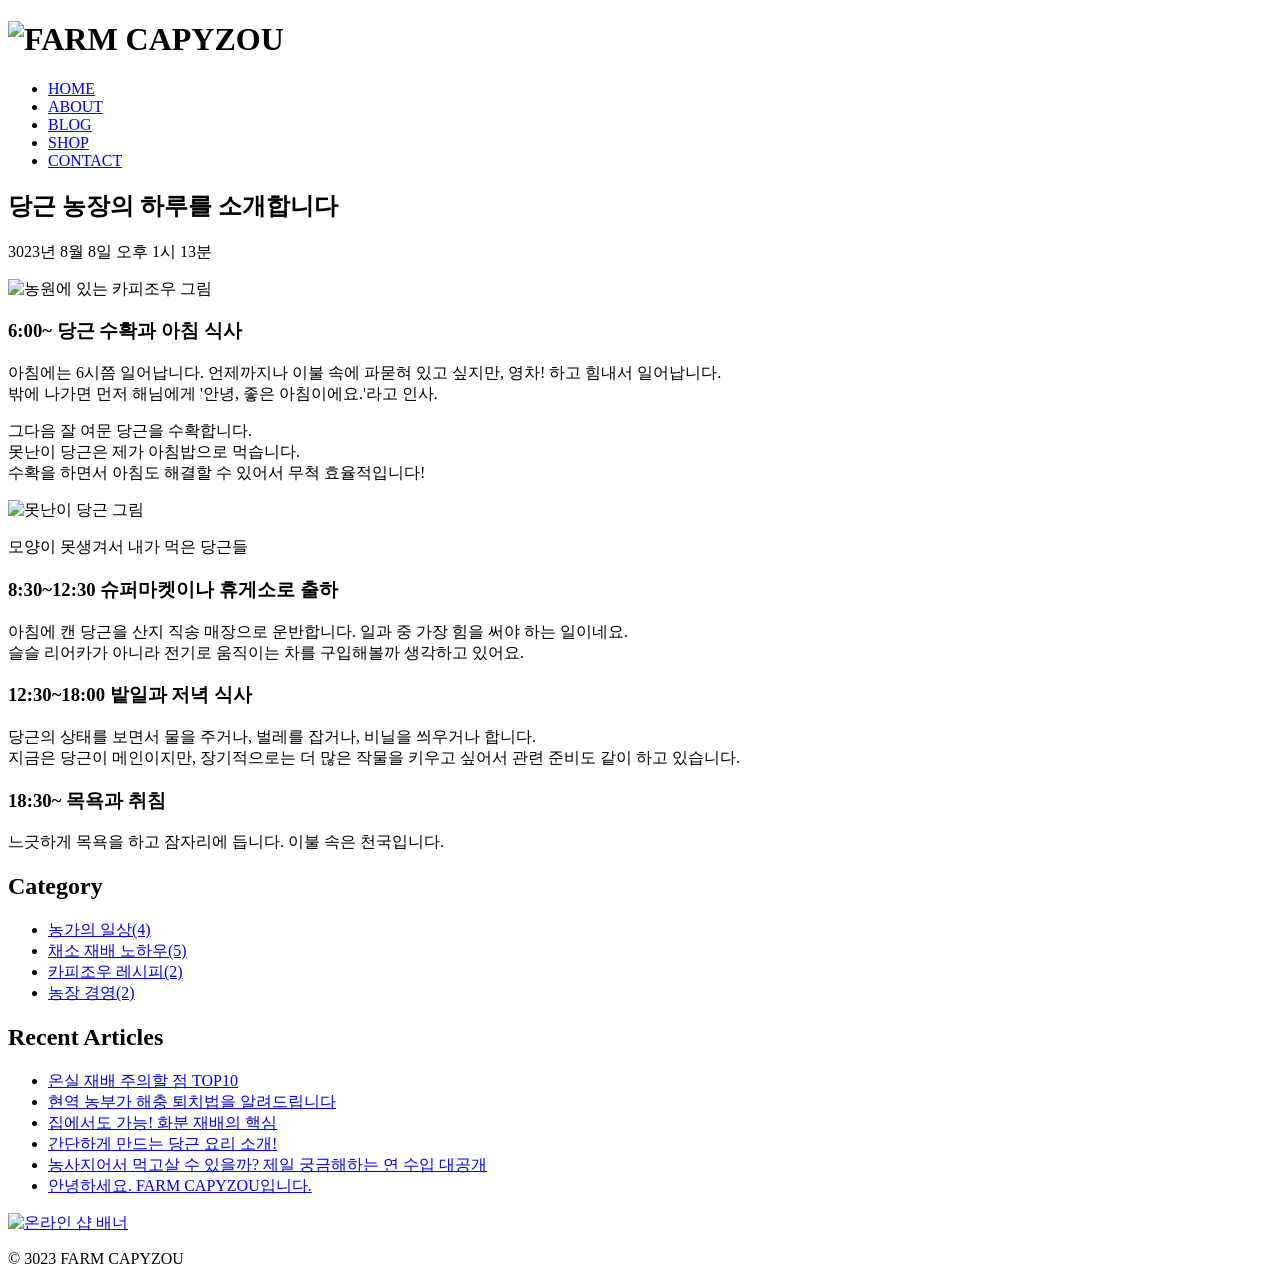
==== index.html @ 143fff1b "." ====
<!DOCTYPE html>
<html lang="ko">
  <head>
    <meta charset="UTF-8">
    <title>FARM CAPYZOU</title>
  </head>
  <body>
    <h1><img src="images/logo.png" alt="FARM CAPYZOU"></h1>
    <ul>
      <li><a href="#">HOME</a></li>
      <li><a href="#">ABOUT</a></li>
      <li><a href="#">BLOG</a></li>
      <li><a href="#">SHOP</a></li>
      <li><a href="#">CONTACT</a></li>
    </ul>
    <h2>당근 농장의 하루를 소개합니다</h2>
    <p>3023년 8월 8일 오후 1시 13분</p>
    <p>
      <img src="images/eyecatch.png" alt="농원에 있는 카피조우 그림">
    </p>
    <h3>6:00~ 당근 수확과 아침 식사</h3>
    <p>아침에는 6시쯤 일어납니다. 언제까지나 이불 속에 파묻혀 있고 싶지만, 영차! 하고 힘내서 일어납니다.<br>밖에 나가면 먼저 해님에게 '안녕, 좋은 아침이에요.'라고 인사.</p>
    <p>
      그다음 잘 여문 당근을 수확합니다.<br>
      못난이 당근은 제가 아침밥으로 먹습니다.<br>
      수확을 하면서 아침도 해결할 수 있어서 무척 효율적입니다!<br>
    </p>
    <p>
      <img src="images/carrots.png" alt="못난이 당근 그림">
    </p>
    <p>모양이 못생겨서 내가 먹은 당근들</p>
    <h3>8:30~12:30 슈퍼마켓이나 휴게소로 출하</h3>
    <p>아침에 캔 당근을 산지 직송 매장으로 운반합니다. 일과 중 가장 힘을 써야 하는 일이네요.<br>슬슬 리어카가 아니라 전기로 움직이는 차를 구입해볼까 생각하고 있어요.</p>
    <h3>12:30~18:00 밭일과 저녁 식사</h3>
    <p>당근의 상태를 보면서 물을 주거나, 벌레를 잡거나, 비닐을 씌우거나 합니다.<br>지금은 당근이 메인이지만, 장기적으로는 더 많은 작물을 키우고 싶어서 관련 준비도 같이 하고 있습니다.</p>
    <h3>18:30~ 목욕과 취침</h3>
    <p>느긋하게 목욕을 하고 잠자리에 듭니다. 이불 속은 천국입니다.</p>
    <h2>Category</h2>
    <ul>
      <li><a href="#">농가의 일상(4)</a></li>
      <li><a href="#">채소 재배 노하우(5)</a></li>
      <li><a href="#">카피조우 레시피(2)</a></li>
      <li><a href="#">농장 경영(2)</a></li>
    </ul>
    <h2>Recent Articles</h2>
    <ul>
      <li><a href="#">온실 재배 주의할 점 TOP10</a></li>
      <li><a href="#">현역 농부가 해충 퇴치법을 알려드립니다</a></li>
      <li><a href="#">집에서도 가능! 화분 재배의 핵심</a></li>
      <li><a href="#">간단하게 만드는 당근 요리 소개!</a></li>
      <li><a href="#">농사지어서 먹고살 수 있을까? 제일 궁금해하는 연 수입 대공개</a></li>
      <li><a href="#">안녕하세요. FARM CAPYZOU입니다.</a></li>
    </ul>
    <p>
      <a href="#"><img src="images/side_banner.png" alt="온라인 샵 배너"></a>
    </p>
    <p>© 3023 FARM CAPYZOU</p>
  </body>
</html>
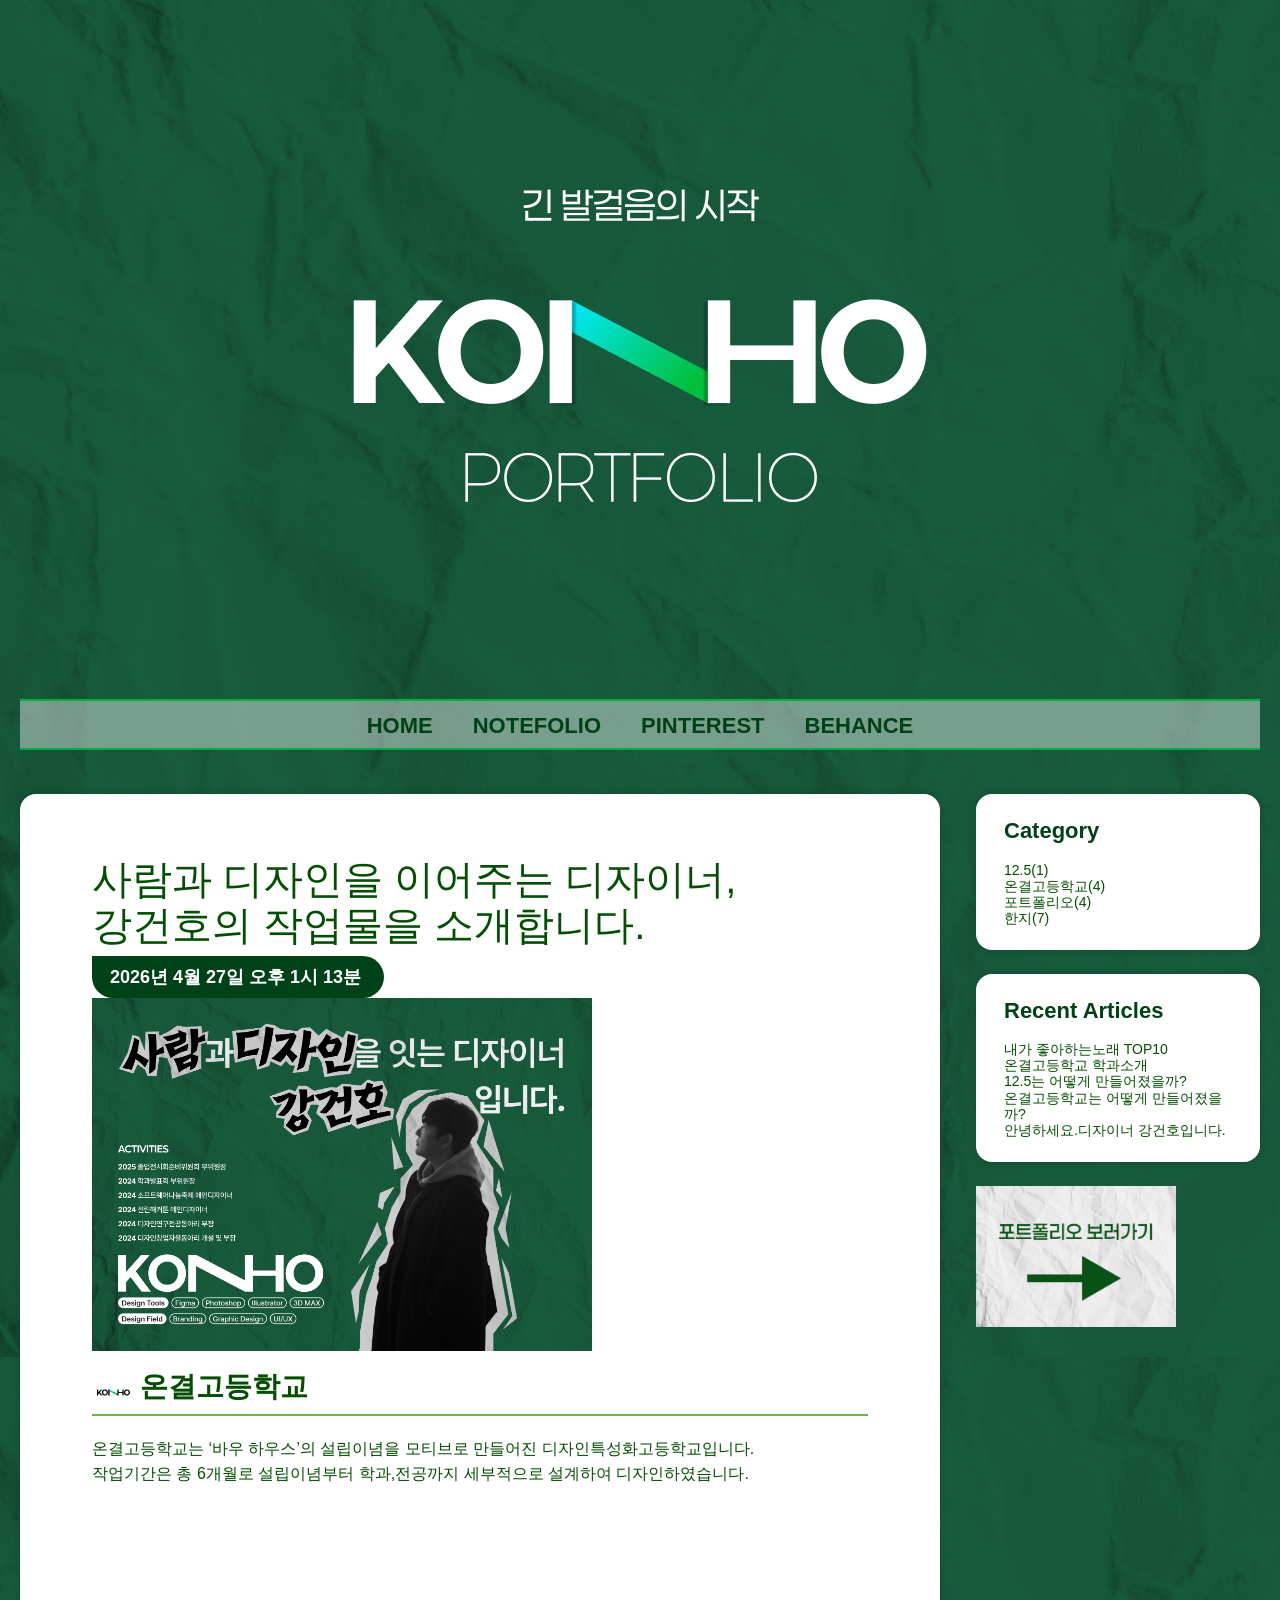
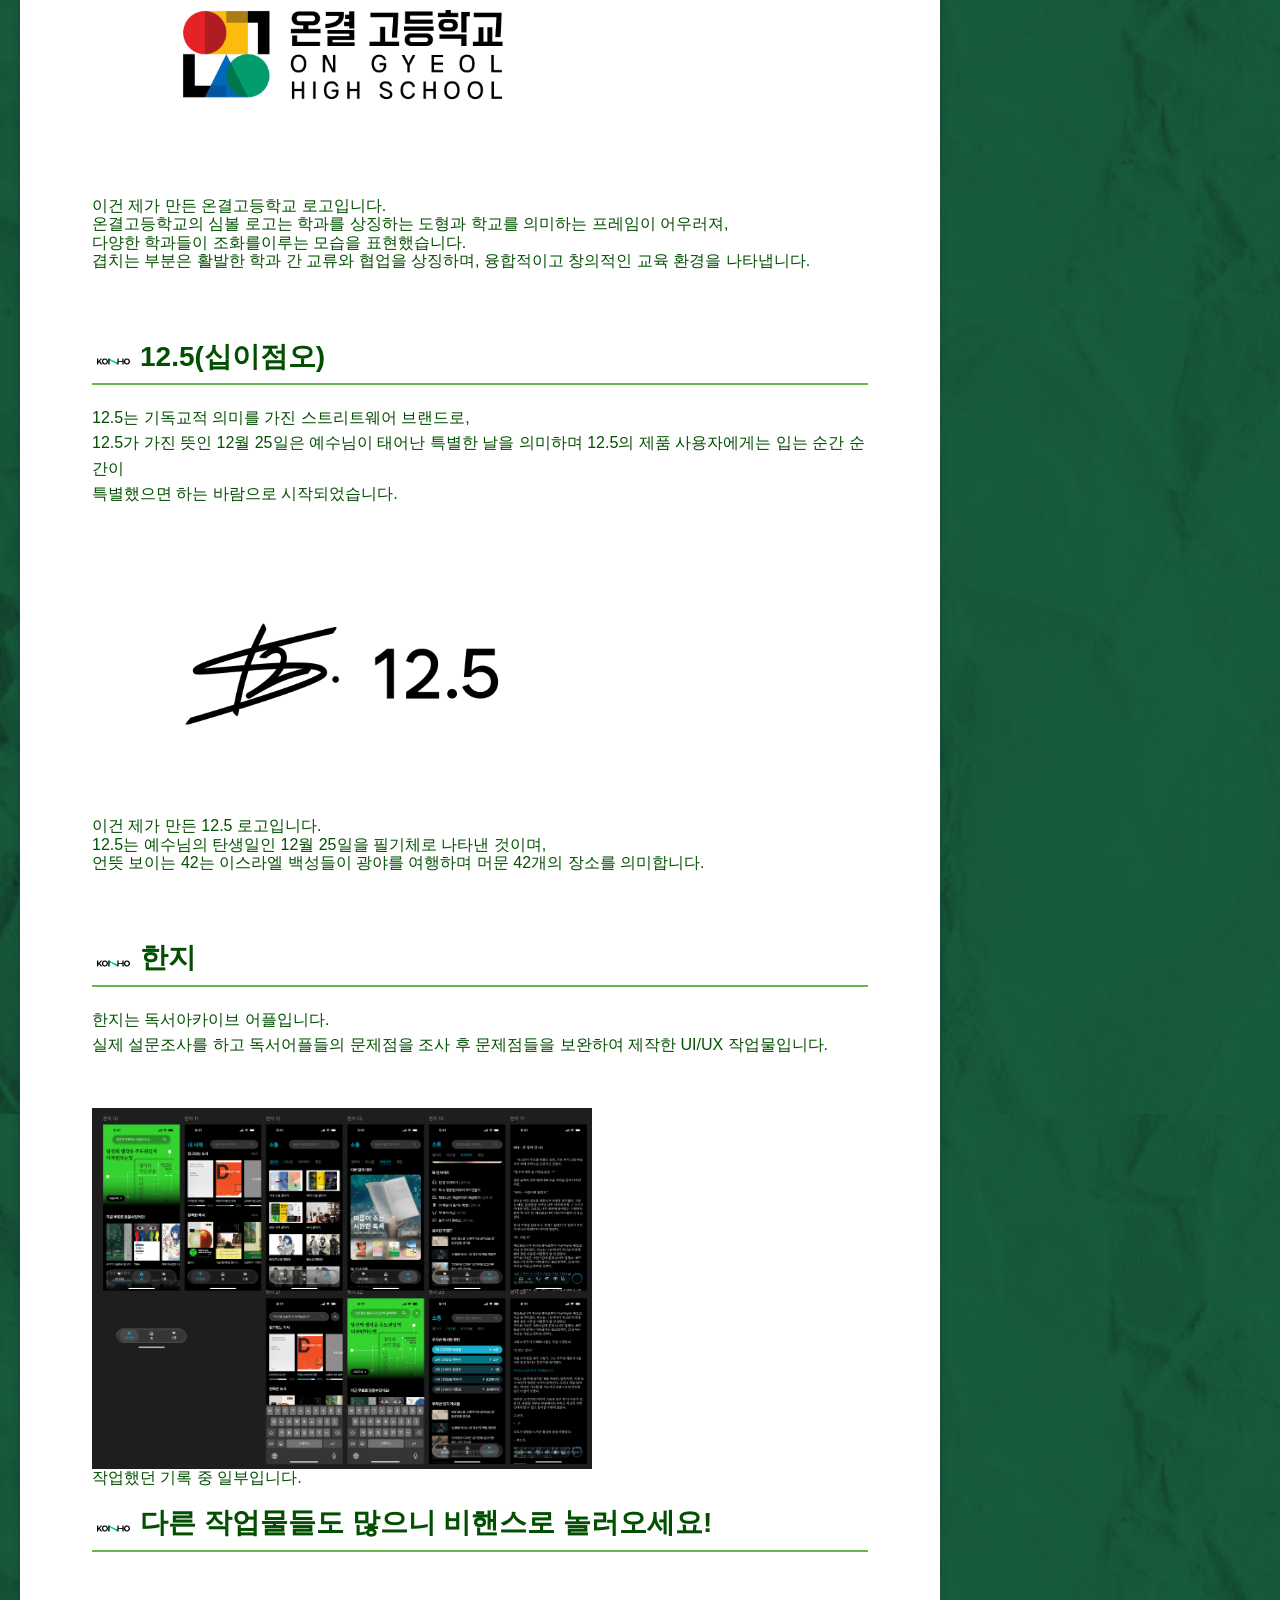
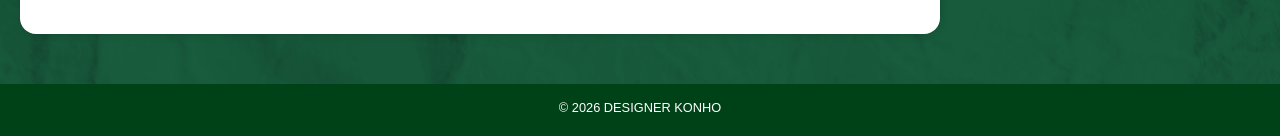
==== commit 291f8db7: "," ====
--- a/index.html
+++ b/index.html
@@ -2,58 +2,98 @@
 <html lang="ko">
   <head>
     <meta charset="UTF-8">
+    <link rel="stylesheet" href="css/reset.css">
+    <link rel="stylesheet" href="css/style.css">
     <title>FARM CAPYZOU</title>
   </head>
   <body>
-    <h1><img src="images/logo.png" alt="FARM CAPYZOU"></h1>
-    <ul>
-      <li><a href="#">HOME</a></li>
-      <li><a href="#">ABOUT</a></li>
-      <li><a href="#">BLOG</a></li>
-      <li><a href="#">SHOP</a></li>
-      <li><a href="#">CONTACT</a></li>
-    </ul>
-    <h2>당근 농장의 하루를 소개합니다</h2>
-    <p>3023년 8월 8일 오후 1시 13분</p>
-    <p>
-      <img src="images/eyecatch.png" alt="농원에 있는 카피조우 그림">
-    </p>
-    <h3>6:00~ 당근 수확과 아침 식사</h3>
-    <p>아침에는 6시쯤 일어납니다. 언제까지나 이불 속에 파묻혀 있고 싶지만, 영차! 하고 힘내서 일어납니다.<br>밖에 나가면 먼저 해님에게 '안녕, 좋은 아침이에요.'라고 인사.</p>
-    <p>
-      그다음 잘 여문 당근을 수확합니다.<br>
-      못난이 당근은 제가 아침밥으로 먹습니다.<br>
-      수확을 하면서 아침도 해결할 수 있어서 무척 효율적입니다!<br>
-    </p>
-    <p>
-      <img src="images/carrots.png" alt="못난이 당근 그림">
-    </p>
-    <p>모양이 못생겨서 내가 먹은 당근들</p>
-    <h3>8:30~12:30 슈퍼마켓이나 휴게소로 출하</h3>
-    <p>아침에 캔 당근을 산지 직송 매장으로 운반합니다. 일과 중 가장 힘을 써야 하는 일이네요.<br>슬슬 리어카가 아니라 전기로 움직이는 차를 구입해볼까 생각하고 있어요.</p>
-    <h3>12:30~18:00 밭일과 저녁 식사</h3>
-    <p>당근의 상태를 보면서 물을 주거나, 벌레를 잡거나, 비닐을 씌우거나 합니다.<br>지금은 당근이 메인이지만, 장기적으로는 더 많은 작물을 키우고 싶어서 관련 준비도 같이 하고 있습니다.</p>
-    <h3>18:30~ 목욕과 취침</h3>
-    <p>느긋하게 목욕을 하고 잠자리에 듭니다. 이불 속은 천국입니다.</p>
-    <h2>Category</h2>
-    <ul>
-      <li><a href="#">농가의 일상(4)</a></li>
-      <li><a href="#">채소 재배 노하우(5)</a></li>
-      <li><a href="#">카피조우 레시피(2)</a></li>
-      <li><a href="#">농장 경영(2)</a></li>
-    </ul>
-    <h2>Recent Articles</h2>
-    <ul>
-      <li><a href="#">온실 재배 주의할 점 TOP10</a></li>
-      <li><a href="#">현역 농부가 해충 퇴치법을 알려드립니다</a></li>
-      <li><a href="#">집에서도 가능! 화분 재배의 핵심</a></li>
-      <li><a href="#">간단하게 만드는 당근 요리 소개!</a></li>
-      <li><a href="#">농사지어서 먹고살 수 있을까? 제일 궁금해하는 연 수입 대공개</a></li>
-      <li><a href="#">안녕하세요. FARM CAPYZOU입니다.</a></li>
-    </ul>
-    <p>
-      <a href="#"><img src="images/side_banner.png" alt="온라인 샵 배너"></a>
-    </p>
-    <p>© 3023 FARM CAPYZOU</p>
+    <header>
+      <h1><img src="images/E1.png" alt="konho" ></h1>
+      <nav>
+        <ul>
+          <li><a href="#">HOME</a></li>
+          <li><a href="https://notefolio.net/12.5">NOTEFOLIO</a></li>
+          <li><a href="https://kr.pinterest.com/">PINTEREST</a></li>
+          <li><a href="https://www.behance.net/2e19a3ff">BEHANCE</a></li>
+        </ul>
+      </nav>
+    </header>
+    <div class="mainContainer">
+    <main>
+      <article>
+        <h2>사람과 디자인을 이어주는 디자이너,<br> 강건호의 작업물을 소개합니다.</h2>
+        <p>
+          <time datetime="3023-08-08T13:13">
+            2026년 4월 27일 오후 1시 13분
+          </time>
+        </p>
+        <p>
+          <img src="images/E3.png" alt="인포그래픽" width="500">
+        </p>
+        <section>
+          <h3>온결고등학교</h3>
+          <p>온결고등학교는 ‘바우 하우스’의 설립이념을 모티브로 만들어진 디자인특성화고등학교입니다.<br>작업기간은 총 6개월로 설립이념부터 학과,전공까지 세부적으로 설계하여 디자인하였습니다.
+          </p>
+          <figure>
+            <img src="images/Frame 55.png" alt="온결고등학교" width="500">
+            <figcaption>이건 제가 만든 온결고등학교 로고입니다.<br>
+            온결고등학교의 심볼 로고는 학과를 상징하는 도형과 학교를 의미하는 프레임이 어우러져,<br>다양한 학과들이 조화를이루는 모습을 표현했습니다.<br>
+            겹치는 부분은 활발한 학과 간 교류와 협업을 상징하며, 융합적이고 창의적인 교육 환경을 나타냅니다.</figcaption>
+          </figure>
+        </section>
+        <section>
+          <h3>12.5(십이점오)</h3>
+          <p>12.5는 기독교적 의미를 가진 스트리트웨어 브랜드로,<br>
+            12.5가 가진 뜻인 12월 25일은 예수님이 태어난 특별한 날을 의미하며 12.5의 제품 사용자에게는 입는 순간 순간이<br> 특별했으면 하는 바람으로 시작되었습니다.</p>
+          <figure>
+            <img src="images/Frame 57.png" alt="12.5" width="500">
+            <figcaption>이건 제가 만든 12.5 로고입니다.<br>
+            12.5는 예수님의 탄생일인 12월 25일을 필기체로 나타낸 것이며,<br>
+            언뜻 보이는 42는 이스라엘 백성들이 광야를 여행하며 머문 42개의 장소를 의미합니다.</figcaption>
+          </figure>
+        </section>
+        
+        <section>
+          <h3>한지</h3>
+          <p>한지는 독서아카이브 어플입니다.<br>실제 설문조사를 하고 독서어플들의 문제점을 조사 후 문제점들을 보완하여 제작한 UI/UX 작업물입니다.</p>
+        </section>
+          <figure>
+            <img src="images/hanji.png" alt="한지" width="500">
+            <figcaption>작업했던 기록 중 일부입니다.
+            </figcaption>
+          </figure>
+        <section>
+          <h3>다른 작업물들도 많으니 비핸스로 놀러오세요!</h3>
+        </section>
+      </article>
+    </main>
+    <aside>
+      <nav>
+        <h2>Category</h2>
+        <ul>
+          <li><a href="https://www.behance.net/gallery/225783273/125-">12.5(1)</a></li>
+          <li><a href="https://www.behance.net/gallery/225969775/Ongyeol-High-School-">온결고등학교(4)</a></li>
+          <li><a href="https://www.behance.net/gallery/237791023/2025-KONHO-PORTFOLIO-">포트폴리오(4)</a></li>
+          <li><a href="https://www.behance.net/gallery/239728431/_">한지(7)</a></li>
+        </ul>
+      </nav>
+      <nav>
+        <h2>Recent Articles</h2>
+        <ul>
+          <li><a href="#">내가 좋아하는노래 TOP10</a></li>
+          <li><a href="#">온결고등학교 학과소개</a></li>
+          <li><a href="#">12.5는 어떻게 만들어졌을까?</a></li>
+          <li><a href="#">온결고등학교는 어떻게 만들어졌을까?</a></li>
+          <li><a href="#">안녕하세요.디자이너 강건호입니다.</a></li>
+        </ul>
+      </nav>
+      <p>
+        <a href="https://www.behance.net/2e19a3ff"><img src="images/E34.png" alt="비핸스 배너" width="200"></a>
+      </p>
+    </aside>
+    </div>
+    <footer>
+      <p><small>© 2026 DESIGNER KONHO</small></p>
+    </footer>
   </body>
 </html>
--- a/css/style.css
+++ b/css/style.css
@@ -0,0 +1,127 @@
+@charset "utf-8";
+
+body {
+  background-image: url(/images/bg.png);
+  font-size: 16px;
+  font-family: 'arial','Apple SD Gothic Neo','NanumGothic',sans-serif;
+  color: #034f01;
+}
+header {
+  width: 1240px;
+  margin: 0 auto 44px;
+}
+h1 {
+  text-align: center;
+  padding: 20px 0px 16px;
+}
+header nav ul {
+  display: flex;
+  justify-content: center;
+  border-top: 2px solid #00b141;
+  border-bottom: 2px solid #00b141;
+  background-color: rgba(255,255,255,0.42);
+  padding: 12px 0px 10px;
+}
+header nav ul li {
+  margin: 0 20px;
+}
+header nav ul li a {
+  font-size: 22px;
+  font-weight: bold;
+  color: #004218;
+}
+header nav ul li a:hover {
+  text-decoration: underline double;
+}
+div {
+  width: 1240px;
+  margin: 0 auto 50px;
+  display: flex;
+  justify-content: space-between;
+}
+main {
+  flex-basis: 920px;
+  background-color: #ffffff;
+  border-radius: 16px;
+  padding: 62px 72px 32px 72px;
+  box-shadow: 0px 0px 8px rgba(0,0,0,0.16);
+}
+aside {
+  flex-basis: 284px;
+}
+aside nav {
+  border-radius: 16px;
+  background-color: #ffffff;
+  box-shadow: 0px 0px 8px rgba(0,0,0,0.16);
+  padding: 24px 28px;
+  margin-bottom: 24px;
+}
+aside nav h2 {
+  margin-bottom: 18px;
+  font-size: 22px;
+  font-weight: bold;
+  color: #004218;
+}
+aside nav ul {
+  font-size: 14px;
+}
+.categoryNav ul li {
+  list-style-type: square;
+  color: #075900;
+  margin: 0 0 16px 20px;
+}
+.categoryNav ul li a {
+  color: #515151;
+}
+.recentNav ul li {
+  border-bottom: 1px solid #b5b5b5;
+  padding-bottom: 10px;
+  margin-bottom: 22px;
+}
+.recentNav ul {
+  height: 240px;
+  overflow: hidden scroll;
+}
+article h2 {
+  font-size: 40px;
+  font-weight: 500;
+  margin-bottom: 8px;
+}
+time {
+  background-color: #004218;
+  border-radius: 0px 22px 22px 22px;
+  font-size: 18px;
+  font-weight: bold;
+  color: #ffffff;
+  padding: 11px 23px 10px 18px;
+  display: inline-block;
+}
+.postdate {
+  margin-bottom: 26px;
+}
+.eyecatch {
+  margin-bottom: 26px;
+}
+article h3 {
+  border-bottom: 2px solid #6ab547;
+  margin-bottom: 20px;
+  font-size: 28px;
+  font-weight: 600;
+  background-image: url(/images/3.png);
+  background-repeat: no-repeat;
+  background-position: left bottom;
+  padding: 20px 10px 10px 48px;
+}
+article section p {
+  line-height: 1.6;
+  margin-bottom: 24px;
+}
+article section {
+  margin-bottom: 50px;
+}
+footer {
+  background-color: #004218;
+  color: #ffffff;
+  text-align: center;
+  padding: 14px 10px 20px;
+}
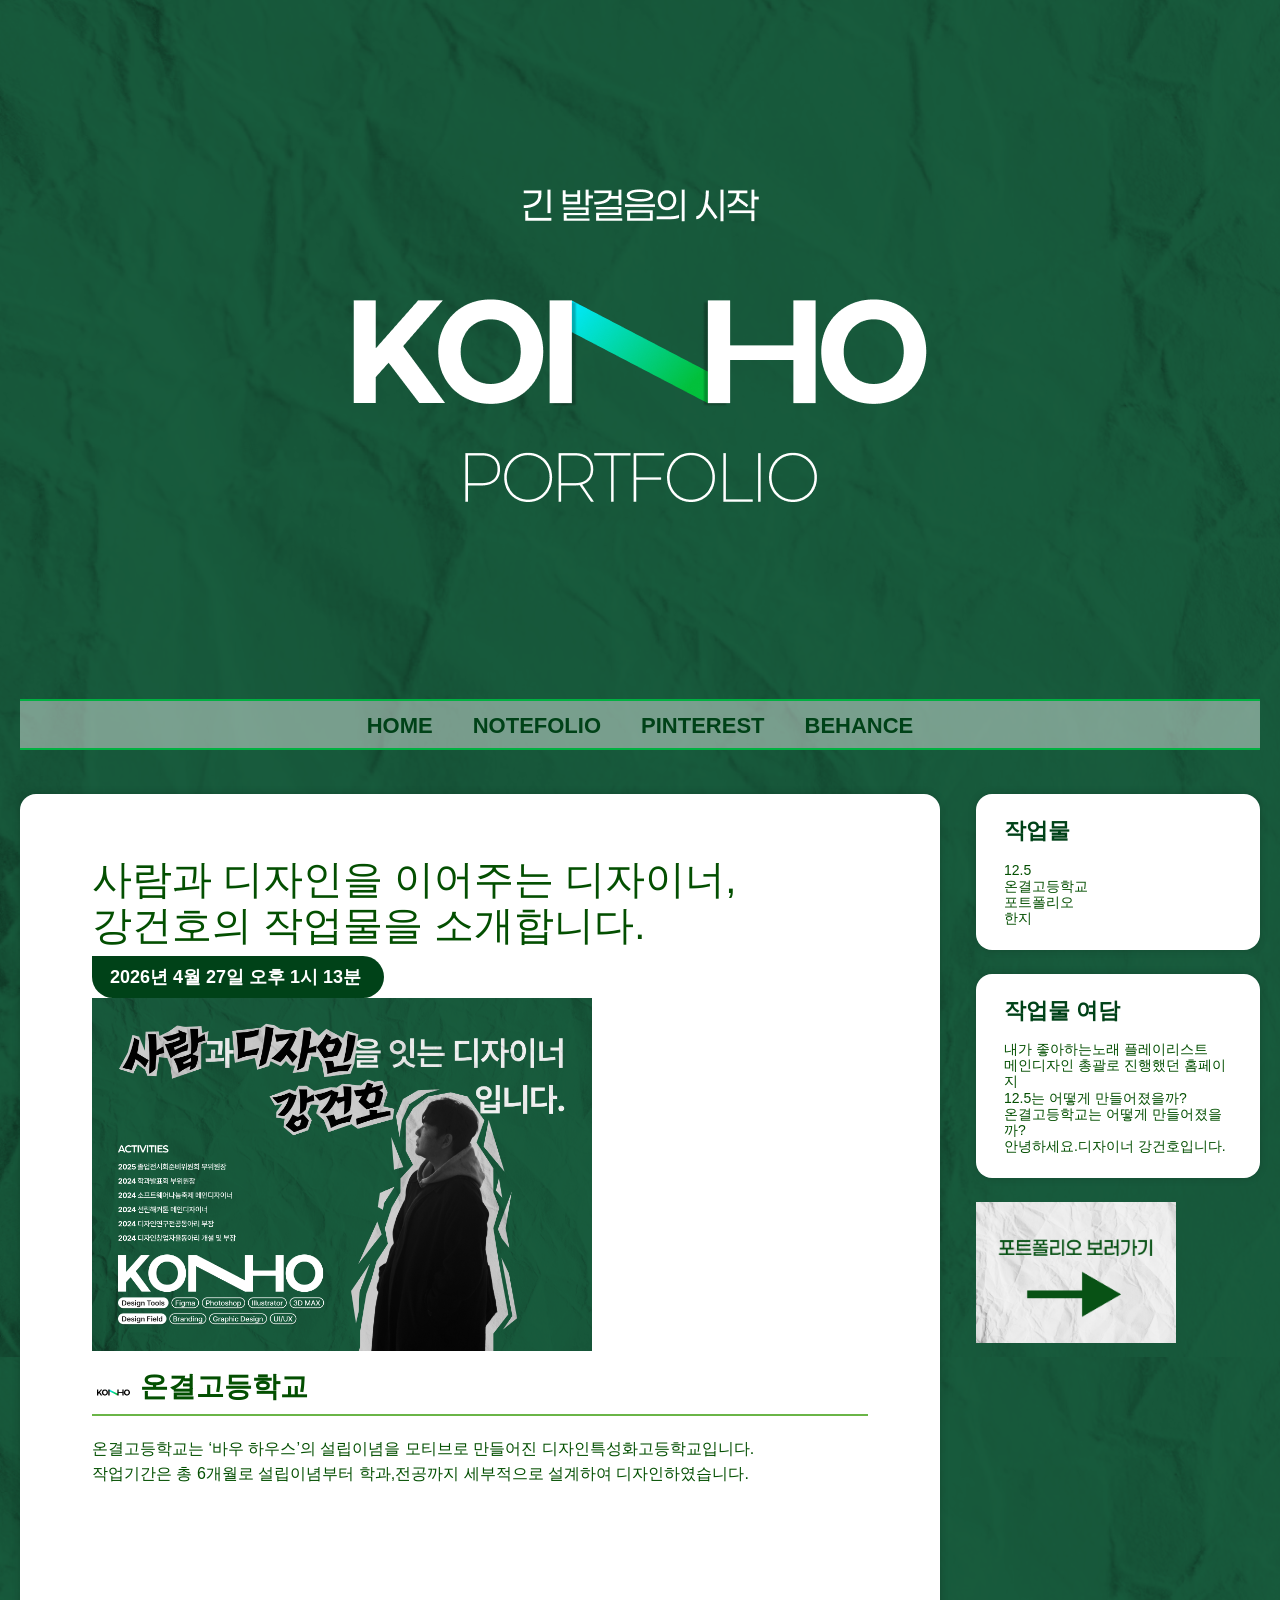
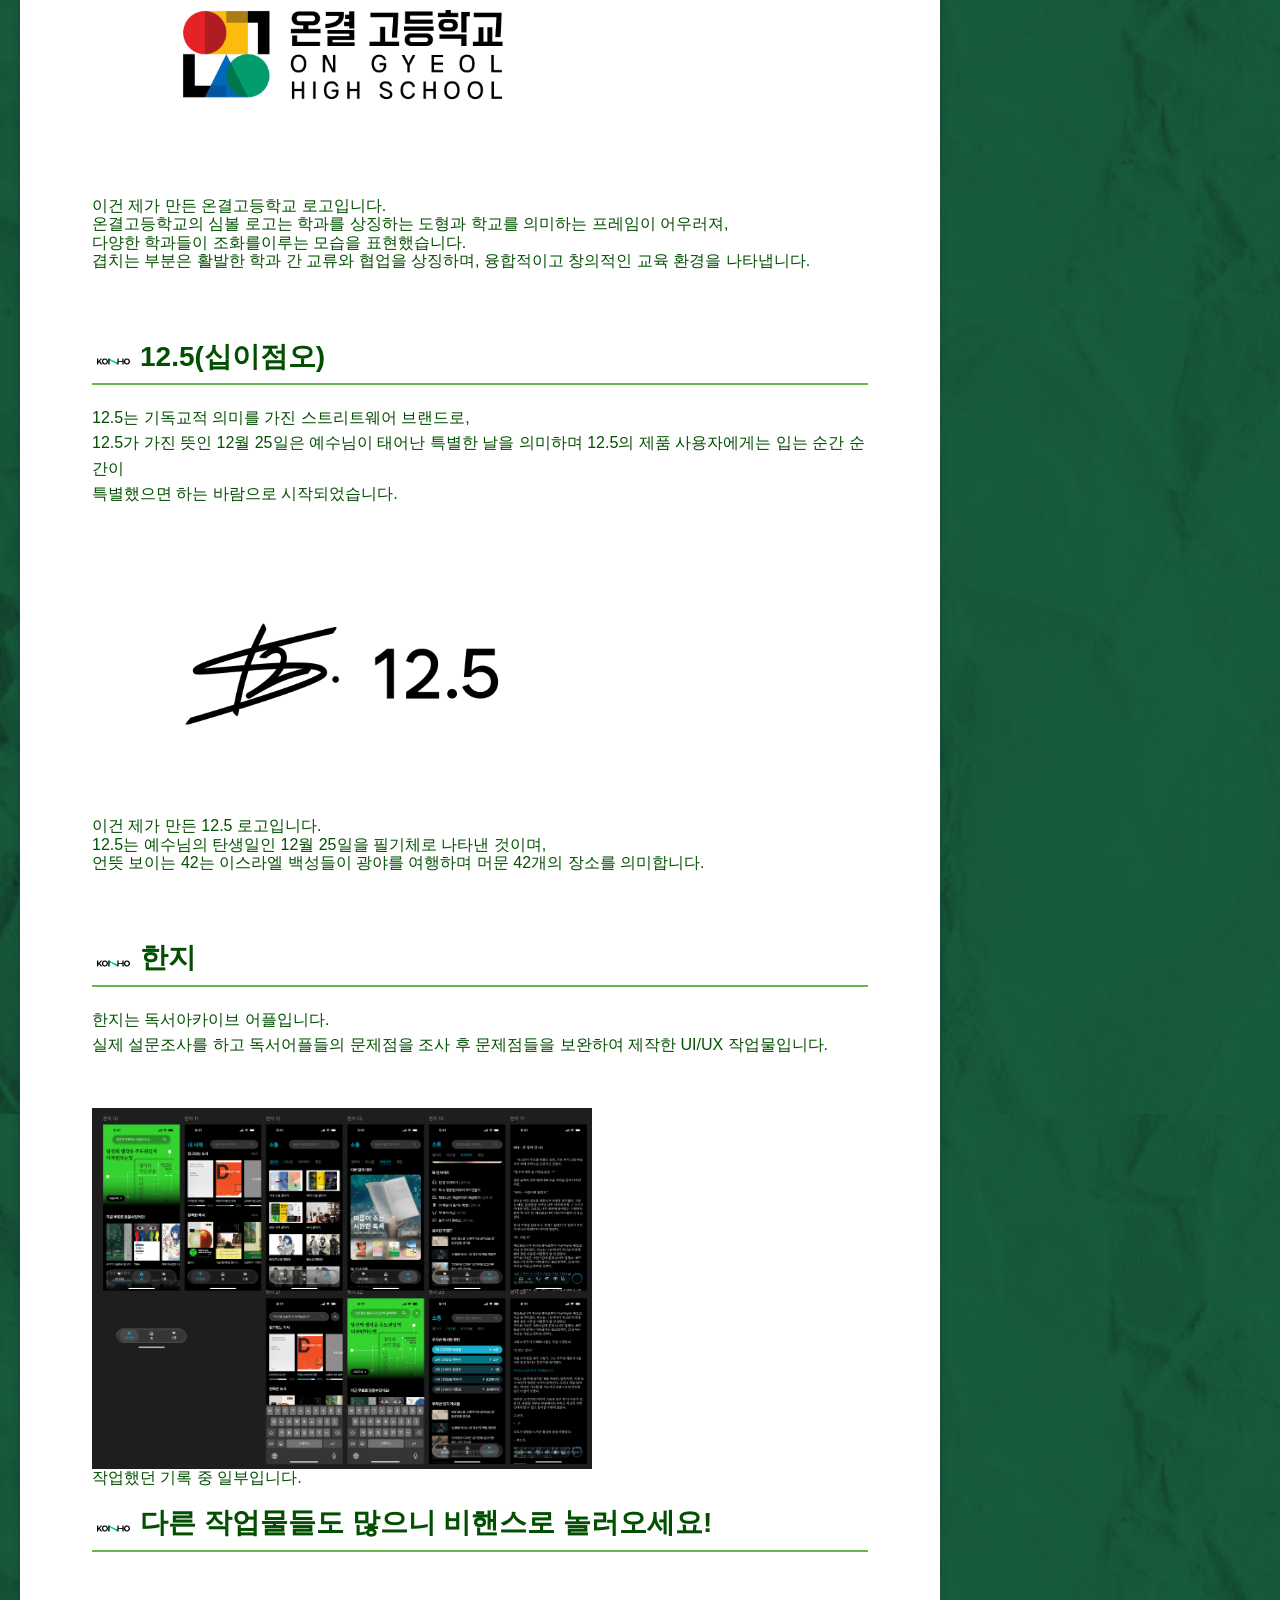
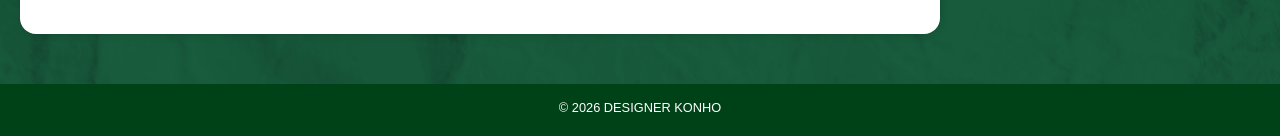
==== commit dd2a7160: "수정완료" ====
--- a/index.html
+++ b/index.html
@@ -4,7 +4,7 @@
     <meta charset="UTF-8">
     <link rel="stylesheet" href="css/reset.css">
     <link rel="stylesheet" href="css/style.css">
-    <title>FARM CAPYZOU</title>
+    <title>KONHO-PORTFOLIO</title>
   </head>
   <body>
     <header>
@@ -69,22 +69,22 @@
     </main>
     <aside>
       <nav>
-        <h2>Category</h2>
+        <h2>작업물</h2>
         <ul>
-          <li><a href="https://www.behance.net/gallery/225783273/125-">12.5(1)</a></li>
-          <li><a href="https://www.behance.net/gallery/225969775/Ongyeol-High-School-">온결고등학교(4)</a></li>
-          <li><a href="https://www.behance.net/gallery/237791023/2025-KONHO-PORTFOLIO-">포트폴리오(4)</a></li>
-          <li><a href="https://www.behance.net/gallery/239728431/_">한지(7)</a></li>
+          <li><a href="https://www.behance.net/gallery/225783273/125-">12.5</a></li>
+          <li><a href="https://www.behance.net/gallery/225969775/Ongyeol-High-School-">온결고등학교</a></li>
+          <li><a href="https://www.behance.net/gallery/237791023/2025-KONHO-PORTFOLIO-">포트폴리오</a></li>
+          <li><a href="https://www.behance.net/gallery/239728431/_">한지</a></li>
         </ul>
       </nav>
       <nav>
-        <h2>Recent Articles</h2>
+        <h2>작업물 여담</h2>
         <ul>
-          <li><a href="#">내가 좋아하는노래 TOP10</a></li>
-          <li><a href="#">온결고등학교 학과소개</a></li>
-          <li><a href="#">12.5는 어떻게 만들어졌을까?</a></li>
-          <li><a href="#">온결고등학교는 어떻게 만들어졌을까?</a></li>
-          <li><a href="#">안녕하세요.디자이너 강건호입니다.</a></li>
+          <li><a href="https://www.youtube.com/watch?v=CnlMTBwsBHs&list=PL67-iTYLcARfNjkADpx5iAxiYKw2oKwfk">내가 좋아하는노래 플레이리스트</a></li>
+          <li><a href="https://sunrin.graphics/2025">메인디자인 총괄로 진행했던 홈페이지</a></li>
+          <li><a href="https://notefolio.net/12.5/435287">12.5는 어떻게 만들어졌을까?</a></li>
+          <li><a href="https://notefolio.net/12.5/435198">온결고등학교는 어떻게 만들어졌을까?</a></li>
+          <li><a href="https://notefolio.net/12.5/445610">안녕하세요.디자이너 강건호입니다.</a></li>
         </ul>
       </nav>
       <p>
--- a/css/style.css
+++ b/css/style.css
@@ -1,7 +1,7 @@
 @charset "utf-8";
 
 body {
-  background-image: url(/images/bg.png);
+  background-image: url(../images/bger.png);
   font-size: 16px;
   font-family: 'arial','Apple SD Gothic Neo','NanumGothic',sans-serif;
   color: #034f01;
@@ -107,7 +107,7 @@
   margin-bottom: 20px;
   font-size: 28px;
   font-weight: 600;
-  background-image: url(/images/3.png);
+  background-image: url(../images/3.png);
   background-repeat: no-repeat;
   background-position: left bottom;
   padding: 20px 10px 10px 48px;
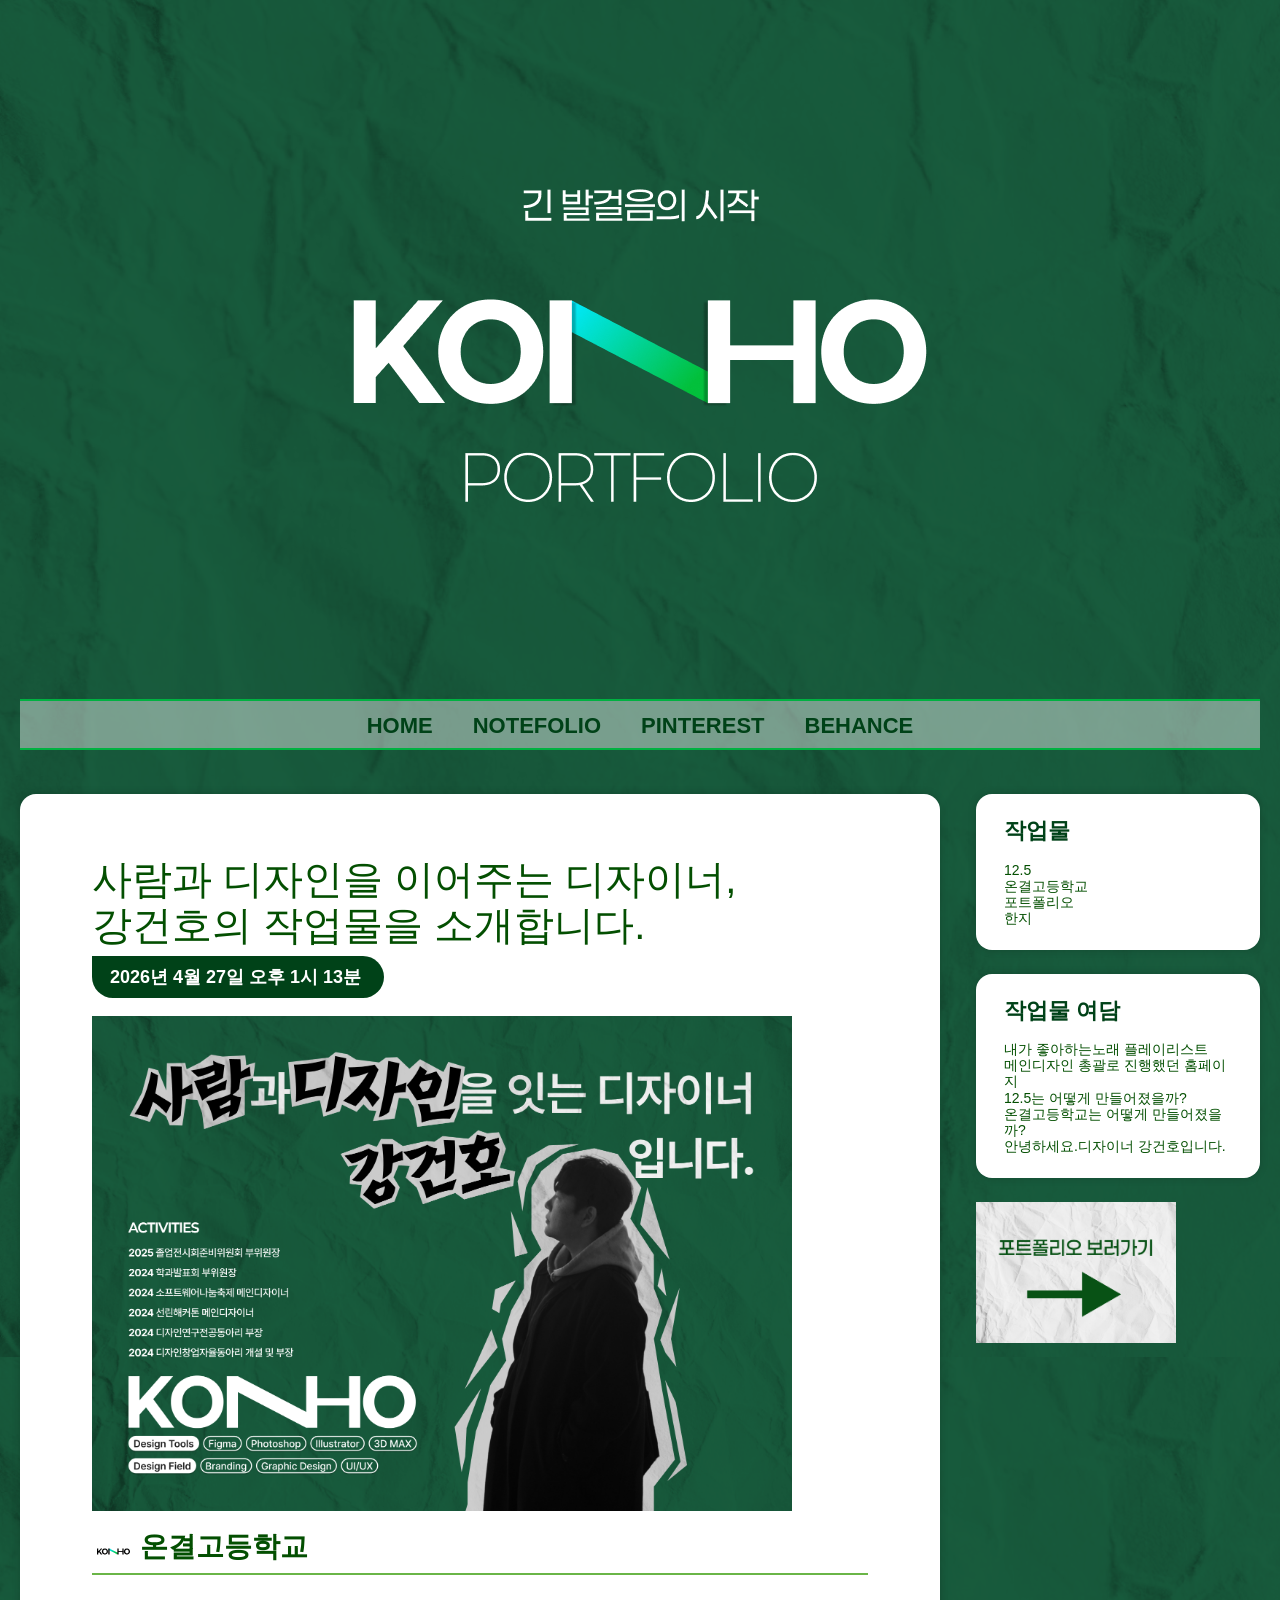
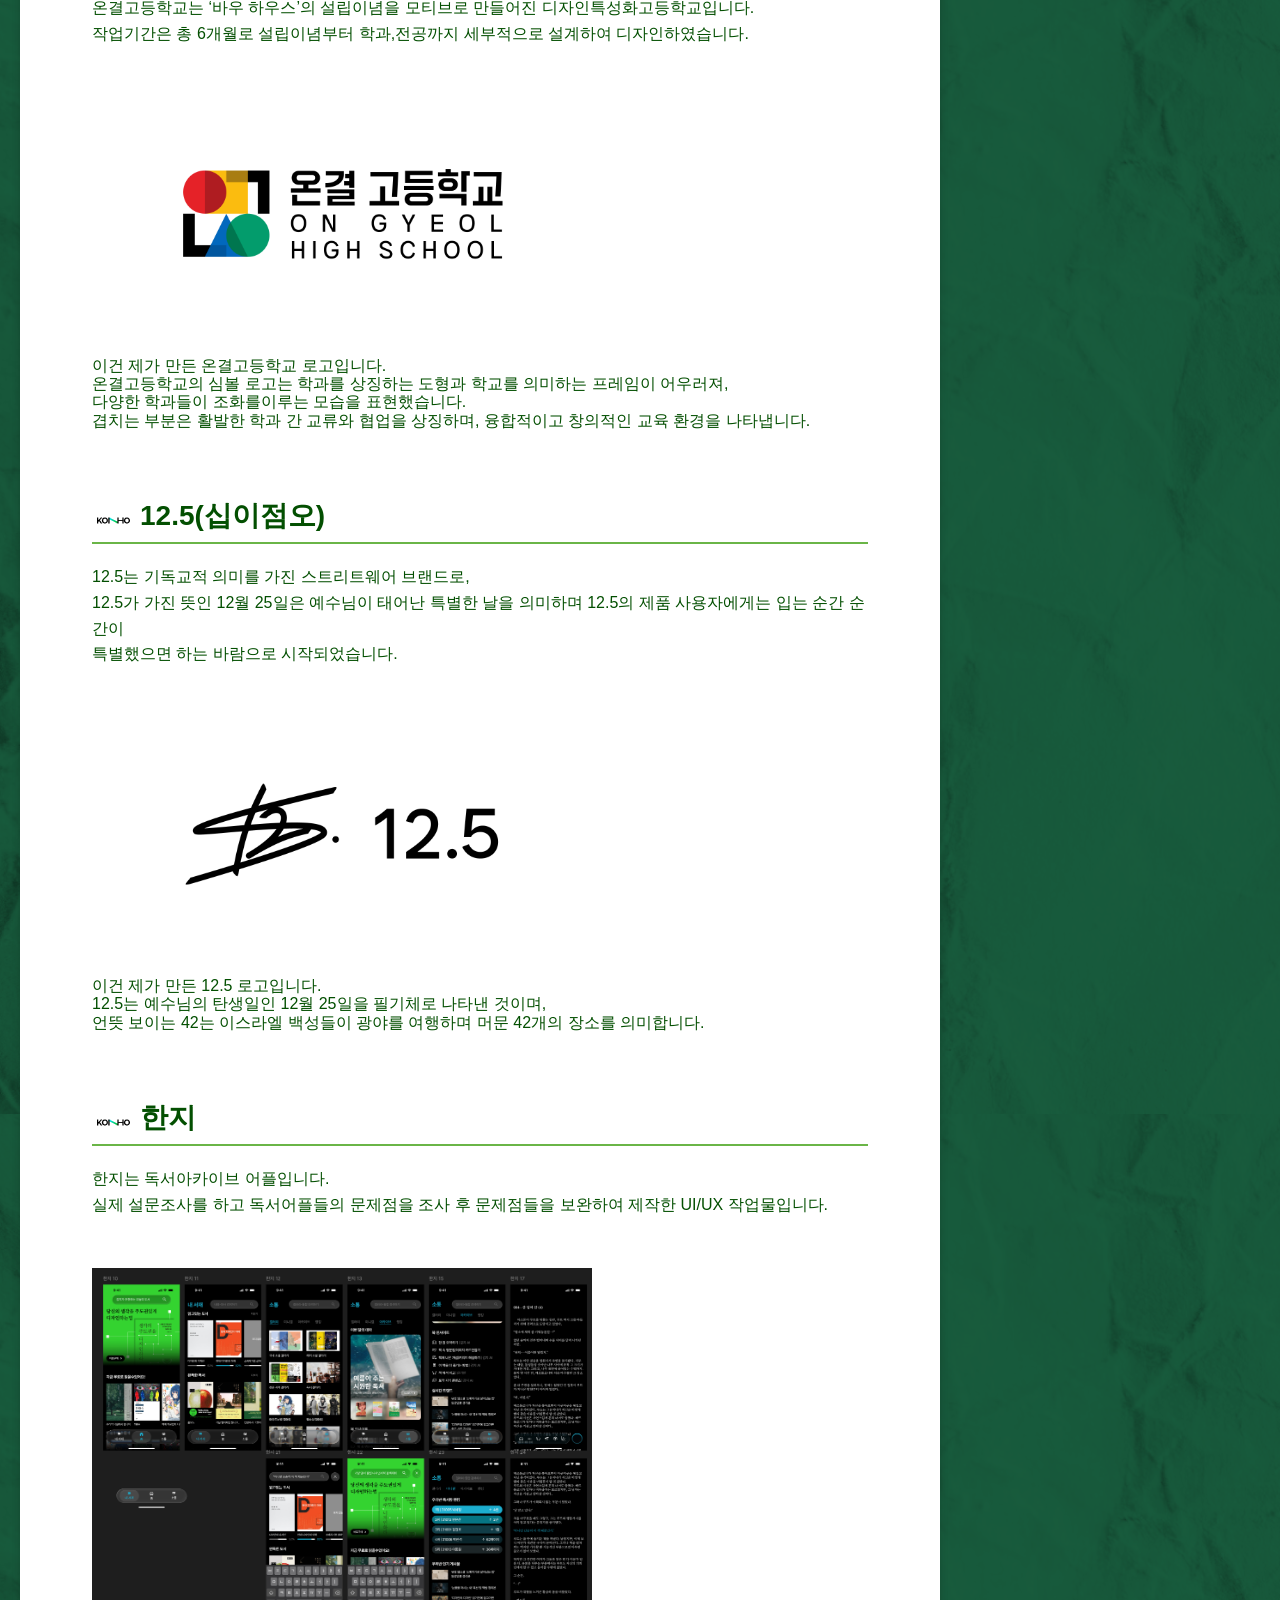
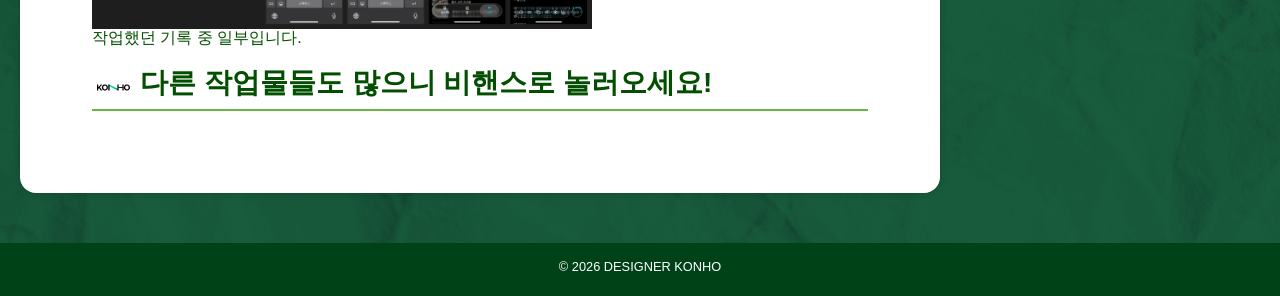
==== commit e6141ad4: "최종본" ====
--- a/index.html
+++ b/index.html
@@ -28,7 +28,8 @@
           </time>
         </p>
         <p>
-          <img src="images/E3.png" alt="인포그래픽" width="500">
+          <br>
+          <img src="images/E3.png" alt="인포그래픽" width="700">
         </p>
         <section>
           <h3>온결고등학교</h3>
